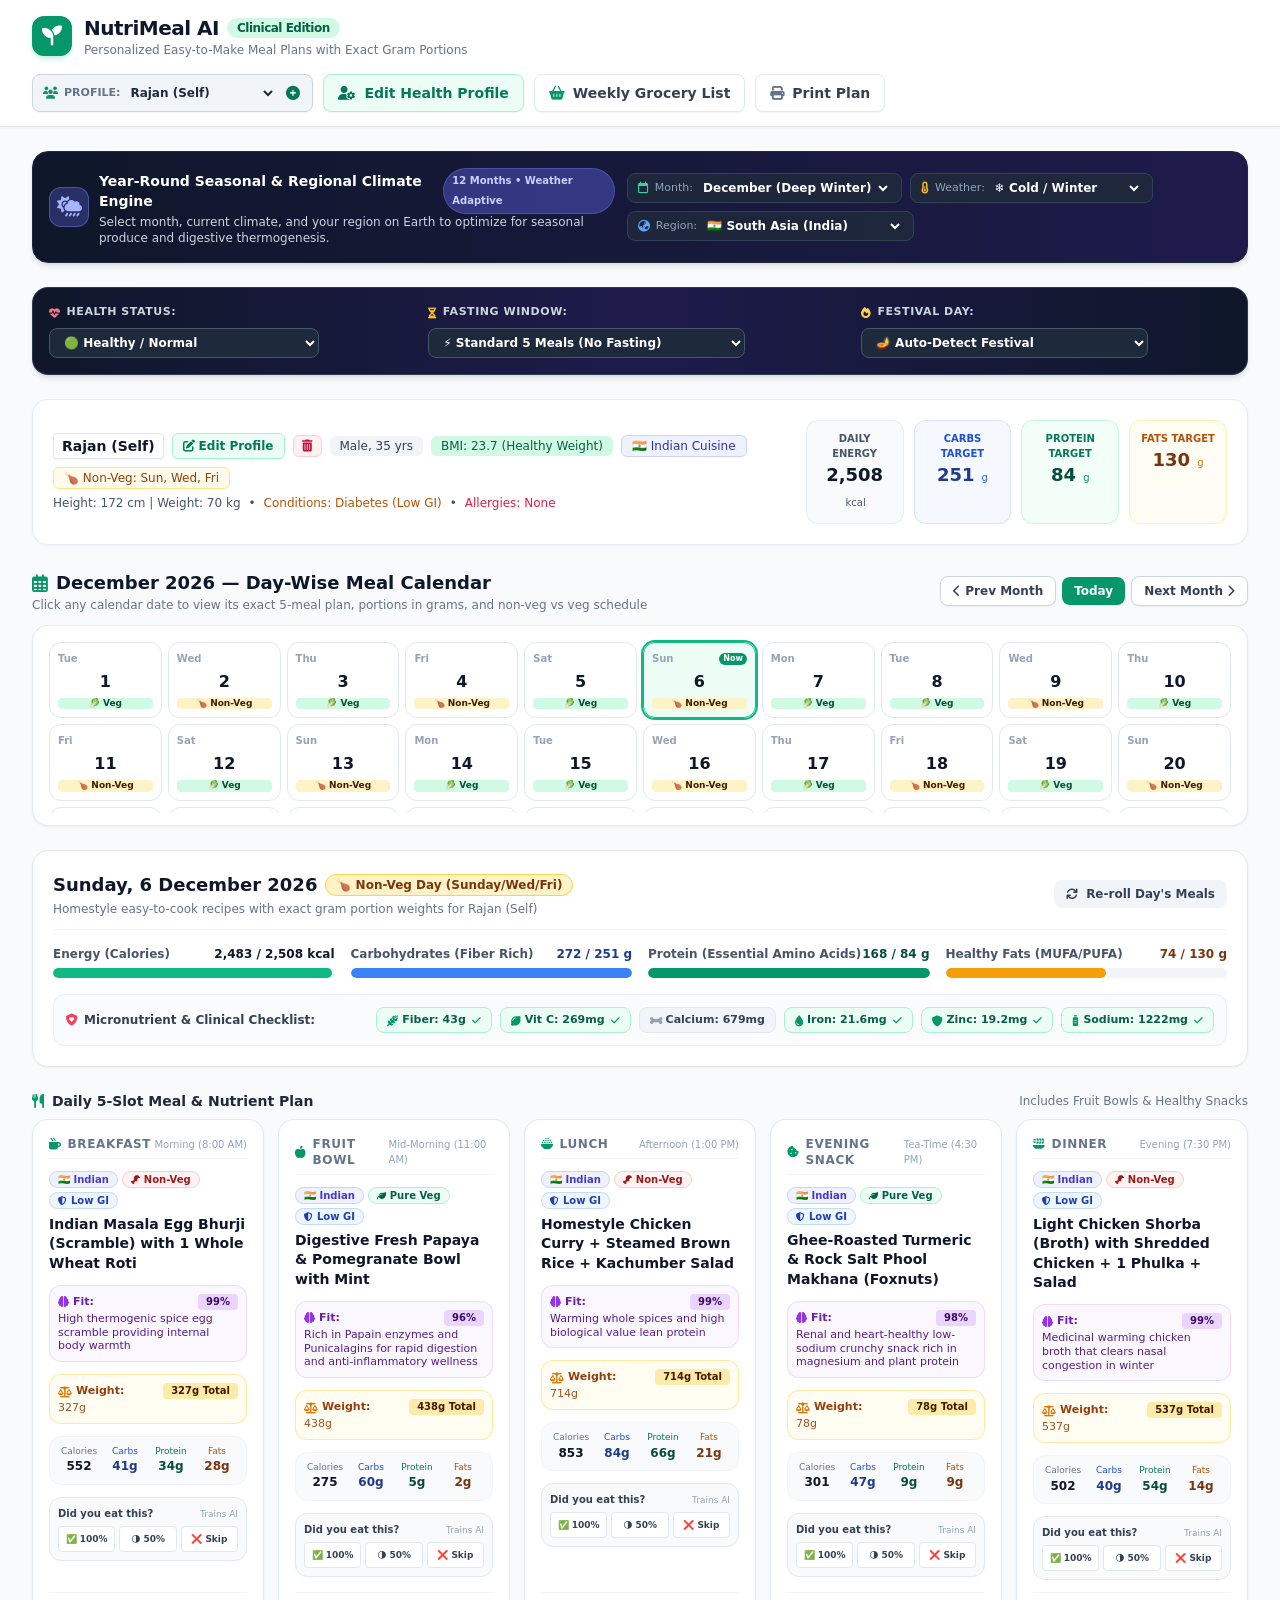
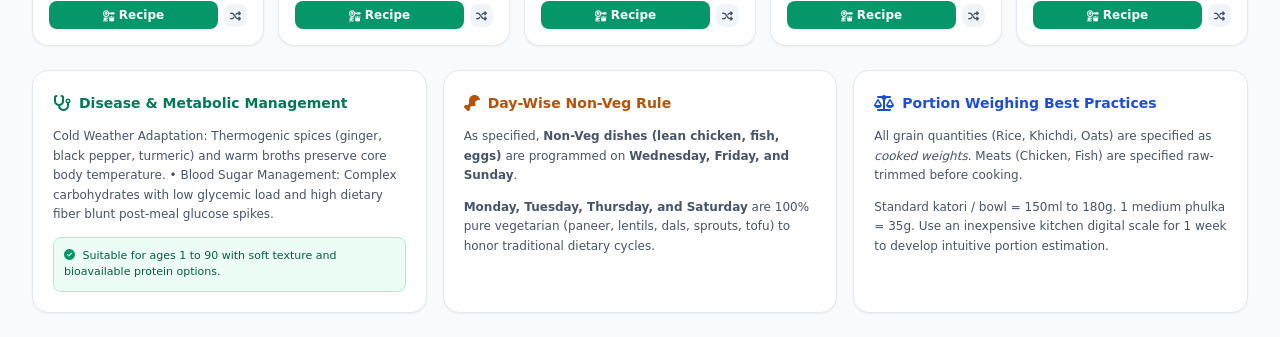
==== index.html @ 0e849465 "feat: NutriMeal AI - Personalized Nutrition & Daily Meal Planner (Web & Android)" ====
<!DOCTYPE html>
<html lang="en">
<head>
  <meta charset="UTF-8">
  <meta name="viewport" content="width=device-width, initial-scale=1.0">
  <title>NutriMeal AI - Personalized Daily Nutrition & Meal Planner</title>
  <link rel="icon" type="image/jpeg" href="app_icon.jpg">
  <!-- 100% Offline Standalone Tailwind CSS Engine -->
  <script src="tailwind.js"></script>
  <!-- 100% Offline Local FontAwesome Icons -->
  <link rel="stylesheet" href="fontawesome/css/all.min.css">
  <!-- Custom Styles & System Font Stack -->
  <link rel="stylesheet" href="styles.css">
</head>
<body class="bg-slate-50 text-slate-800 min-h-screen">

  <!-- Top Navigation Bar -->
  <header class="bg-white border-b border-slate-200 sticky top-0 z-40 shadow-sm">
    <div class="max-w-7xl mx-auto px-4 sm:px-6 lg:px-8 py-3.5 flex flex-wrap items-center justify-between gap-4">
      <div class="flex items-center space-x-3">
        <div class="w-10 h-10 rounded-xl bg-emerald-600 flex items-center justify-center text-white shadow-md shadow-emerald-500/20">
          <i class="fa-solid fa-seedling text-xl"></i>
        </div>
        <div>
          <h1 class="text-xl font-bold text-slate-900 tracking-tight flex items-center gap-2">
            NutriMeal AI
            <span class="text-xs px-2.5 py-0.5 rounded-full bg-emerald-100 text-emerald-800 font-semibold">Clinical Edition</span>
          </h1>
          <p class="text-xs text-slate-500">Personalized Easy-to-Make Meal Plans with Exact Gram Portions</p>
        </div>
      </div>

      <!-- Action Buttons & Name-Wise Profile Switcher -->
      <div class="flex items-center flex-wrap gap-2.5 no-print">
        <!-- Family / Name Profile Switcher Dropdown -->
        <div class="flex items-center gap-1.5 bg-slate-100 border border-slate-300 rounded-lg px-2.5 py-1.5 text-xs shadow-sm">
          <i class="fa-solid fa-users text-emerald-600"></i>
          <span class="text-slate-500 font-bold text-[11px] uppercase">Profile:</span>
          <select id="selActiveProfile" class="bg-transparent font-bold text-slate-800 focus:outline-none cursor-pointer text-xs max-w-[150px] truncate">
            <!-- Populated dynamically by JS -->
          </select>
          <button id="btnNewProfileQuick" type="button" class="text-emerald-700 hover:text-emerald-900 transition p-0.5 ml-0.5" title="Add New Family Profile">
            <i class="fa-solid fa-circle-plus text-sm"></i>
          </button>
        </div>

        <button id="btnOpenProfile" class="inline-flex items-center gap-2 px-3.5 py-2 text-xs sm:text-sm font-semibold rounded-lg bg-emerald-50 text-emerald-700 hover:bg-emerald-100 transition border border-emerald-200 shadow-sm cursor-pointer">
          <i class="fa-solid fa-user-gear"></i>
          <span>Edit Health Profile</span>
        </button>
        <button id="btnOpenGrocery" class="inline-flex items-center gap-2 px-3.5 py-2 text-xs sm:text-sm font-semibold rounded-lg bg-white text-slate-700 hover:bg-slate-50 transition border border-slate-200 shadow-sm">
          <i class="fa-solid fa-basket-shopping text-emerald-600"></i>
          <span>Weekly Grocery List</span>
        </button>
        <button onclick="window.print()" class="inline-flex items-center gap-2 px-3.5 py-2 text-xs sm:text-sm font-semibold rounded-lg bg-white text-slate-700 hover:bg-slate-50 transition border border-slate-200 shadow-sm">
          <i class="fa-solid fa-print text-slate-500"></i>
          <span>Print Plan</span>
        </button>
      </div>
    </div>
  </header>

  <!-- Main Content Container -->
  <main class="max-w-7xl mx-auto px-4 sm:px-6 lg:px-8 py-6 space-y-6">

    <!-- Seasonal, Weather & Regional Climate Control Bar -->
    <section class="bg-gradient-to-r from-slate-900 to-indigo-950 text-white rounded-2xl p-4 shadow-md border border-slate-800 space-y-3">
      <div class="flex flex-col lg:flex-row lg:items-center justify-between gap-3">
        <div class="flex items-center gap-2.5">
          <div class="w-10 h-10 rounded-xl bg-indigo-500/30 border border-indigo-400/40 flex items-center justify-center text-indigo-300 shrink-0">
            <i class="fa-solid fa-cloud-sun-rain text-xl"></i>
          </div>
          <div>
            <h3 class="text-sm font-bold flex items-center gap-2 text-white">
              Year-Round Seasonal & Regional Climate Engine
              <span class="text-[10px] px-2 py-0.5 rounded-full bg-indigo-500/40 text-indigo-200 border border-indigo-400/30 font-semibold">12 Months • Weather Adaptive</span>
            </h3>
            <p class="text-xs text-slate-300">Select month, current climate, and your region on Earth to optimize for seasonal produce and digestive thermogenesis.</p>
          </div>
        </div>

        <!-- Quick Controls Row -->
        <div class="flex flex-wrap items-center gap-2">
          <!-- Month Selector -->
          <div class="flex items-center gap-1.5 bg-slate-800/90 border border-slate-700 rounded-lg px-2.5 py-1.5 text-xs">
            <i class="fa-regular fa-calendar text-emerald-400"></i>
            <span class="text-slate-400 text-[11px]">Month:</span>
            <select id="selMonth" class="bg-transparent text-white font-semibold focus:outline-none cursor-pointer">
              <option value="1" class="text-slate-900">January (Winter)</option>
              <option value="2" class="text-slate-900">February (Winter)</option>
              <option value="3" class="text-slate-900">March (Spring)</option>
              <option value="4" class="text-slate-900">April (Summer/Dry)</option>
              <option value="5" class="text-slate-900">May (Summer Peak)</option>
              <option value="6" class="text-slate-900">June (Monsoon/Summer)</option>
              <option value="7" class="text-slate-900">July (Monsoon/Rainy)</option>
              <option value="8" class="text-slate-900">August (Monsoon/Rainy)</option>
              <option value="9" class="text-slate-900">September (Autumn)</option>
              <option value="10" class="text-slate-900">October (Autumn)</option>
              <option value="11" class="text-slate-900" selected>November (Winter Chills)</option>
              <option value="12" class="text-slate-900">December (Deep Winter)</option>
            </select>
          </div>

          <!-- Weather Selector -->
          <div class="flex items-center gap-1.5 bg-slate-800/90 border border-slate-700 rounded-lg px-2.5 py-1.5 text-xs">
            <i class="fa-solid fa-temperature-half text-amber-400"></i>
            <span class="text-slate-400 text-[11px]">Weather:</span>
            <select id="selWeather" class="bg-transparent text-white font-semibold focus:outline-none cursor-pointer">
              <option value="cold" class="text-slate-900" selected>❄️ Cold / Winter</option>
              <option value="hot" class="text-slate-900">☀️ Sunny / Hot</option>
              <option value="rainy" class="text-slate-900">🌧️ Rainy / Monsoon</option>
              <option value="moderate" class="text-slate-900">🍃 Moderate</option>
            </select>
          </div>

          <!-- Earth Region Selector -->
          <div class="flex items-center gap-1.5 bg-slate-800/90 border border-slate-700 rounded-lg px-2.5 py-1.5 text-xs">
            <i class="fa-solid fa-earth-asia text-blue-400"></i>
            <span class="text-slate-400 text-[11px]">Region:</span>
            <select id="selEarthRegion" class="bg-transparent text-white font-semibold focus:outline-none cursor-pointer">
              <option value="south_asia" class="text-slate-900" selected>🇮🇳 South Asia (India)</option>
              <option value="north_america" class="text-slate-900">🇺🇸 North America</option>
              <option value="mediterranean" class="text-slate-900">🇬🇷 Europe / Mediterranean</option>
              <option value="east_asia" class="text-slate-900">🇯🇵 East Asia</option>
              <option value="latin_america" class="text-slate-900">🇲🇽 Latin America / Tropics</option>
            </select>
          </div>
        </div>
      </div>
    </section>

    <!-- Acute Illness & Intermittent Fasting & Festival Quick Control Bar -->
    <section class="bg-gradient-to-r from-slate-900 via-indigo-950 to-slate-900 border border-slate-700/80 rounded-2xl p-3.5 sm:p-4 text-white shadow-md">
      <div class="flex flex-col lg:flex-row items-start lg:items-center justify-between gap-3">
        <!-- Health Status (Fever / Cold / Viral / Lite Eating) -->
        <div class="flex items-center gap-2 flex-wrap text-xs">
          <span class="text-slate-300 font-bold flex items-center gap-1.5 text-[11px] uppercase tracking-wider">
            <i class="fa-solid fa-heart-pulse text-rose-400"></i> Health Status:
          </span>
          <select id="quickHealthStatus" class="bg-slate-800 border border-slate-600 rounded-lg px-2.5 py-1.5 text-xs text-white font-semibold cursor-pointer focus:ring-2 focus:ring-emerald-400">
            <option value="healthy" selected>🟢 Healthy / Normal</option>
            <option value="fever">🌡️ Fever (Gentle & Hydrating)</option>
            <option value="cold">🤧 Cold & Cough (Warm Broths)</option>
            <option value="viral">🦠 Viral Infection (Immune Boost)</option>
            <option value="lite">🍃 Lite Eating (Digestion Rest)</option>
          </select>
        </div>

        <!-- Intermittent Fasting (IF) -->
        <div class="flex items-center gap-2 flex-wrap text-xs">
          <span class="text-slate-300 font-bold flex items-center gap-1.5 text-[11px] uppercase tracking-wider">
            <i class="fa-solid fa-hourglass-half text-amber-400"></i> Fasting Window:
          </span>
          <select id="quickFastingMode" class="bg-slate-800 border border-slate-600 rounded-lg px-2.5 py-1.5 text-xs text-white font-semibold cursor-pointer focus:ring-2 focus:ring-emerald-400">
            <option value="none" selected>⚡ Standard 5 Meals (No Fasting)</option>
            <option value="16_8">⏳ 16:8 Fasting (12 PM – 8 PM Window)</option>
            <option value="14_10">⏱️ 14:10 Fasting (10 AM – 8 PM Window)</option>
            <option value="upvas">🕊️ Religious Upvas / Fasting</option>
          </select>
        </div>

        <!-- Festival Day Selector -->
        <div class="flex items-center gap-2 flex-wrap text-xs">
          <span class="text-slate-300 font-bold flex items-center gap-1.5 text-[11px] uppercase tracking-wider">
            <i class="fa-solid fa-fire text-amber-300"></i> Festival Day:
          </span>
          <select id="quickFestivalSelector" class="bg-slate-800 border border-slate-600 rounded-lg px-2.5 py-1.5 text-xs text-white font-semibold cursor-pointer focus:ring-2 focus:ring-emerald-400">
            <option value="auto" selected>🪔 Auto-Detect Festival</option>
            <option value="ganeshotsav">🕉️ Ganeshotsav (Modak Special)</option>
            <option value="diwali">🪔 Diwali (Shahi Feast & Gujiya)</option>
            <option value="holi">🎨 Holi (Almond Thandai & Feast)</option>
            <option value="sharad_navratri">🔱 Navratri Fast (Farali Sama Pulao)</option>
            <option value="makar_sankranti">🪁 Makar Sankranti / Pongal</option>
            <option value="none">Regular Day (No Festival)</option>
          </select>
        </div>
      </div>
    </section>

    <!-- Next-Day Nutritional Compensation Alert Banner -->
    <section id="compensationBanner" class="bg-amber-50 border border-amber-200 rounded-2xl p-4 shadow-sm hidden">
      <div class="flex flex-col sm:flex-row items-start sm:items-center justify-between gap-3">
        <div class="flex items-start gap-3">
          <div class="w-8 h-8 rounded-lg bg-amber-500 text-white flex items-center justify-center font-bold text-sm shrink-0">
            <i class="fa-solid fa-bolt"></i>
          </div>
          <div>
            <h4 class="text-xs sm:text-sm font-bold text-amber-950 flex items-center gap-2">
              Next-Day Nutritional Compensation Active
              <span class="text-[10px] px-2 py-0.5 rounded bg-amber-200 text-amber-900 font-semibold">Clinically Safe Rebalancing</span>
            </h4>
            <p id="compensationMessageText" class="text-xs text-amber-800 leading-relaxed mt-0.5">
              Yesterday had an intake deficit. Today's meals have been adjusted to safely restore metabolic balance.
            </p>
          </div>
        </div>
        <div id="compensationBoosterPill" class="shrink-0 text-xs bg-white px-3 py-1.5 rounded-lg border border-amber-200 font-bold text-amber-900 shadow-sm">
          +15g Protein Recovery Added
        </div>
      </div>
    </section>

    <!-- User Profile Overview Banner -->
    <section class="glass-panel rounded-2xl p-4 sm:p-5 shadow-sm border border-slate-200/80">
      <div class="flex flex-col lg:flex-row lg:items-center justify-between gap-4">
        <div class="space-y-1.5">
          <div class="flex flex-wrap items-center gap-2">
            <span class="text-sm font-extrabold text-slate-900 bg-white px-2 py-0.5 rounded border border-slate-200 shadow-sm" id="profileNameDisplay">User Profile</span>
            <button id="btnEditBannerProfile" type="button" class="text-xs px-2.5 py-1 rounded-md bg-emerald-50 text-emerald-700 border border-emerald-200 hover:bg-emerald-100 font-bold inline-flex items-center gap-1 transition cursor-pointer shadow-sm">
              <i class="fa-solid fa-pen-to-square"></i> Edit Profile
            </button>
            <button id="btnDeleteCurrentProfile" type="button" class="text-xs px-2 py-1 rounded-md bg-rose-50 text-rose-700 border border-rose-200 hover:bg-rose-100 font-semibold inline-flex items-center gap-1 transition cursor-pointer" title="Delete Profile">
              <i class="fa-solid fa-trash-can"></i>
            </button>
            <span id="profileGenderAgeBadge" class="text-xs px-2.5 py-0.5 rounded-md bg-slate-100 text-slate-700 font-medium">Male, 35 yrs</span>
            <span id="profileBmiBadge" class="text-xs px-2.5 py-0.5 rounded-md font-medium bg-emerald-100 text-emerald-800">BMI: 23.5 (Normal)</span>
            <span id="profileNationalityBadge" class="text-xs px-2.5 py-0.5 rounded-md font-medium bg-indigo-50 text-indigo-800 border border-indigo-200">
              🇮🇳 Indian Cuisine
            </span>
            <span id="profileNonVegRuleBadge" class="text-xs px-2.5 py-0.5 rounded-md font-medium bg-amber-50 text-amber-800 border border-amber-200">
              🍗 Non-Veg: Sun, Wed, Fri
            </span>
          </div>
          <div class="flex flex-wrap items-center gap-2 text-xs text-slate-600">
            <span id="profileMeasurements">Height: 172 cm | Weight: 70 kg</span>
            <span>•</span>
            <span id="profileConditionsDisplay" class="text-amber-700 font-medium">Condition: Diabetes Managed (Low GI)</span>
            <span>•</span>
            <span id="profileAllergiesDisplay" class="text-rose-600 font-medium">Allergies: None</span>
          </div>
        </div>

        <!-- Macro Target Quick Pills -->
        <div class="grid grid-cols-2 sm:grid-cols-4 gap-2.5 lg:w-auto w-full">
          <div class="bg-slate-50 rounded-xl p-2.5 border border-slate-200/70 text-center">
            <span class="text-[10px] uppercase font-bold text-slate-600 block">Daily Energy</span>
            <span id="targetCaloriesVal" class="text-base sm:text-lg font-bold text-slate-900">1,950</span>
            <span class="text-[10px] text-slate-600 font-medium ml-0.5">kcal</span>
          </div>
          <div class="bg-blue-50/60 rounded-xl p-2.5 border border-blue-200/60 text-center">
            <span class="text-[10px] uppercase font-bold text-blue-700 block">Carbs Target</span>
            <span id="targetCarbsVal" class="text-base sm:text-lg font-bold text-blue-900">195</span>
            <span class="text-[10px] text-blue-600 font-medium ml-0.5">g</span>
          </div>
          <div class="bg-emerald-50/60 rounded-xl p-2.5 border border-emerald-200/60 text-center">
            <span class="text-[10px] uppercase font-bold text-emerald-700 block">Protein Target</span>
            <span id="targetProteinVal" class="text-base sm:text-lg font-bold text-emerald-900">88</span>
            <span class="text-[10px] text-emerald-600 font-medium ml-0.5">g</span>
          </div>
          <div class="bg-amber-50/60 rounded-xl p-2.5 border border-amber-200/60 text-center">
            <span class="text-[10px] uppercase font-bold text-amber-700 block">Fats Target</span>
            <span id="targetFatVal" class="text-base sm:text-lg font-bold text-amber-900">58</span>
            <span class="text-[10px] text-amber-600 font-medium ml-0.5">g</span>
          </div>
        </div>
      </div>
    </section>

    <!-- Month-Wise Calendar Navigation (Exact Calendar Dates) -->
    <section class="space-y-3">
      <div class="flex flex-col sm:flex-row items-start sm:items-center justify-between gap-2.5">
        <div>
          <h2 class="text-base sm:text-lg font-bold text-slate-900 flex items-center gap-2">
            <i class="fa-regular fa-calendar-days text-emerald-600"></i>
            <span id="calendarMonthHeading">November 2026 — Day-Wise Meal Calendar</span>
          </h2>
          <p class="text-xs text-slate-500">
            Click any calendar date to view its exact 5-meal plan, portions in grams, and non-veg vs veg schedule
          </p>
        </div>

        <!-- Month Navigation Controls -->
        <div class="flex items-center gap-1.5 self-stretch sm:self-auto justify-between sm:justify-end">
          <button id="btnPrevMonth" class="px-3 py-1.5 rounded-lg border border-slate-300 bg-white hover:bg-slate-50 text-slate-700 text-xs font-bold transition flex items-center gap-1 shadow-sm">
            <i class="fa-solid fa-chevron-left"></i> <span>Prev Month</span>
          </button>
          <button id="btnTodayMonth" class="px-3 py-1.5 rounded-lg bg-emerald-600 hover:bg-emerald-700 text-white text-xs font-bold transition shadow-sm">
            Today
          </button>
          <button id="btnNextMonth" class="px-3 py-1.5 rounded-lg border border-slate-300 bg-white hover:bg-slate-50 text-slate-700 text-xs font-bold transition flex items-center gap-1 shadow-sm">
            <span>Next Month</span> <i class="fa-solid fa-chevron-right"></i>
          </button>
        </div>
      </div>

      <!-- Scrollable Month Dates Strip / Grid -->
      <div class="bg-white rounded-2xl p-3 border border-slate-200/90 shadow-sm">
        <div class="grid grid-cols-4 sm:grid-cols-7 md:grid-cols-10 lg:grid-cols-15 gap-1.5 max-h-[175px] overflow-y-auto p-1" id="monthDatesGrid">
          <!-- Rendered dynamically by JS: Day 1..31 with weekday, badges, non-veg indicators -->
        </div>
      </div>
    </section>

    <!-- Active Day Dashboard & Nutrition Compliance Progress -->
    <section class="bg-white rounded-2xl p-4 sm:p-5 shadow-sm border border-slate-200 space-y-4">
      <div class="flex flex-col md:flex-row md:items-center justify-between gap-3 pb-3 border-b border-slate-100">
        <div>
          <div class="flex items-center gap-2 flex-wrap">
            <h3 class="text-lg font-bold text-slate-900" id="activeDayHeading">Sunday, 8 November 2026 — Balanced Nutrition</h3>
            <span id="activeDayDietBadge" class="text-xs px-2.5 py-0.5 rounded-full font-bold">🍗 Non-Veg Day</span>
            <span id="activeDayFestivalBadge" class="text-xs px-2.5 py-0.5 rounded-full font-bold bg-amber-100 text-amber-900 border border-amber-300 hidden">🪔 Festival Day</span>
            <span id="activeDayHealthBadge" class="text-xs px-2.5 py-0.5 rounded-full font-bold bg-rose-100 text-rose-900 border border-rose-200 hidden">🌡️ Fever Recovery</span>
            <span id="activeDayFastingBadge" class="text-xs px-2.5 py-0.5 rounded-full font-bold bg-purple-100 text-purple-900 border border-purple-200 hidden">⏳ 16:8 Eating Window</span>
          </div>
          <p class="text-xs text-slate-500 mt-0.5" id="activeDaySubheading">Easy 15-minute homestyle recipes tailored for your metrics</p>
        </div>

        <!-- Day Re-roll Button -->
        <button id="btnRegenerateDay" class="inline-flex items-center gap-2 px-3 py-1.5 text-xs font-semibold rounded-lg bg-slate-100 hover:bg-slate-200 text-slate-700 transition">
          <i class="fa-solid fa-arrows-rotate"></i>
          <span>Re-roll Day's Meals</span>
        </button>
      </div>

      <!-- Macro Progress Bars -->
      <div class="grid grid-cols-1 sm:grid-cols-2 lg:grid-cols-4 gap-4">
        <!-- Calories -->
        <div class="space-y-1.5">
          <div class="flex justify-between text-xs font-semibold">
            <span class="text-slate-600">Energy (Calories)</span>
            <span id="progCalText" class="text-slate-900">1,895 / 1,950 kcal</span>
          </div>
          <div class="w-full bg-slate-100 rounded-full h-2.5 overflow-hidden">
            <div id="progCalBar" class="progress-bar-fill bg-emerald-500 h-2.5 rounded-full" style="width: 95%"></div>
          </div>
        </div>

        <!-- Carbs -->
        <div class="space-y-1.5">
          <div class="flex justify-between text-xs font-semibold">
            <span class="text-slate-600">Carbohydrates (Fiber Rich)</span>
            <span id="progCarbText" class="text-blue-900">190 / 195 g</span>
          </div>
          <div class="w-full bg-slate-100 rounded-full h-2.5 overflow-hidden">
            <div id="progCarbBar" class="progress-bar-fill bg-blue-500 h-2.5 rounded-full" style="width: 97%"></div>
          </div>
        </div>

        <!-- Protein -->
        <div class="space-y-1.5">
          <div class="flex justify-between text-xs font-semibold">
            <span class="text-slate-600">Protein (Essential Amino Acids)</span>
            <span id="progProteinText" class="text-emerald-900">86 / 88 g</span>
          </div>
          <div class="w-full bg-slate-100 rounded-full h-2.5 overflow-hidden">
            <div id="progProteinBar" class="progress-bar-fill bg-emerald-600 h-2.5 rounded-full" style="width: 98%"></div>
          </div>
        </div>

        <!-- Fats -->
        <div class="space-y-1.5">
          <div class="flex justify-between text-xs font-semibold">
            <span class="text-slate-600">Healthy Fats (MUFA/PUFA)</span>
            <span id="progFatText" class="text-amber-900">54 / 58 g</span>
          </div>
          <div class="w-full bg-slate-100 rounded-full h-2.5 overflow-hidden">
            <div id="progFatBar" class="progress-bar-fill bg-amber-500 h-2.5 rounded-full" style="width: 93%"></div>
          </div>
        </div>
      </div>

      <!-- Micronutrient & Fiber Fulfillment Status Pills -->
      <div class="bg-slate-50/70 rounded-xl p-3 border border-slate-200/70 flex flex-wrap items-center justify-between gap-3 text-xs">
        <span class="font-bold text-slate-700 flex items-center gap-1.5">
          <i class="fa-solid fa-shield-heart text-rose-500"></i>
          <span>Micronutrient & Clinical Checklist:</span>
        </span>
        <div class="flex flex-wrap items-center gap-2" id="micronutrientBadges">
          <!-- Populated by JS: Fiber, Vit C, Vit D, Vit B12, Iron, Calcium, Zinc -->
        </div>
      </div>
    </section>

    <!-- 5 Meal Cards Grid: Breakfast, Mid-Morning Fruit Bowl, Lunch, Evening Snack, Dinner -->
    <section class="space-y-2">
      <div class="flex items-center justify-between">
        <h3 class="text-sm font-bold text-slate-800 flex items-center gap-2">
          <i class="fa-solid fa-utensils text-emerald-600"></i>
          <span>Daily 5-Slot Meal & Nutrient Plan</span>
        </h3>
        <span class="text-xs text-slate-500 font-medium">Includes Fruit Bowls & Healthy Snacks</span>
      </div>
      <div class="grid grid-cols-1 md:grid-cols-2 lg:grid-cols-3 xl:grid-cols-5 gap-3.5" id="mealsGrid">
        <!-- Rendered dynamically by JS: Breakfast, Fruit Bowl, Lunch, Evening Snack, Dinner -->
      </div>
    </section>

    <!-- Clinical Insights & Medical Considerations Section -->
    <section class="grid grid-cols-1 lg:grid-cols-3 gap-4">
      <!-- Clinical Advice -->
      <div class="bg-white rounded-2xl p-5 shadow-sm border border-slate-200 space-y-3">
        <div class="flex items-center gap-2 text-emerald-700 font-bold text-sm">
          <i class="fa-solid fa-stethoscope text-base"></i>
          <h4>Disease & Metabolic Management</h4>
        </div>
        <p class="text-xs text-slate-600 leading-relaxed" id="clinicalAdviceText">
          Your meal plan actively integrates low-glycemic complex carbohydrates (oats, millets, lentils) and soluble fiber to prevent postprandial glucose spikes. Sodium is capped under 2,000mg to protect vascular health.
        </p>
        <div class="text-[11px] bg-emerald-50 text-emerald-800 p-2.5 rounded-lg border border-emerald-200 font-medium">
          <i class="fa-solid fa-circle-check text-emerald-600 mr-1"></i>
          Suitable for ages 1 to 90 with soft texture and bioavailable protein options.
        </div>
      </div>

      <!-- Non-Veg Diet Schedule Rules -->
      <div class="bg-white rounded-2xl p-5 shadow-sm border border-slate-200 space-y-3">
        <div class="flex items-center gap-2 text-amber-700 font-bold text-sm">
          <i class="fa-solid fa-drumstick-bite text-base"></i>
          <h4>Day-Wise Non-Veg Rule</h4>
        </div>
        <p class="text-xs text-slate-600 leading-relaxed">
          As specified, <strong>Non-Veg dishes (lean chicken, fish, eggs)</strong> are programmed on <strong>Wednesday, Friday, and Sunday</strong>.
        </p>
        <p class="text-xs text-slate-600 leading-relaxed">
          <strong>Monday, Tuesday, Thursday, and Saturday</strong> are 100% pure vegetarian (paneer, lentils, dals, sprouts, tofu) to honor traditional dietary cycles.
        </p>
      </div>

      <!-- Exact Weight & Portion Control Guide -->
      <div class="bg-white rounded-2xl p-5 shadow-sm border border-slate-200 space-y-3">
        <div class="flex items-center gap-2 text-blue-700 font-bold text-sm">
          <i class="fa-solid fa-scale-balanced text-base"></i>
          <h4>Portion Weighing Best Practices</h4>
        </div>
        <p class="text-xs text-slate-600 leading-relaxed">
          All grain quantities (Rice, Khichdi, Oats) are specified as <em>cooked weights</em>. Meats (Chicken, Fish) are specified raw-trimmed before cooking.
        </p>
        <p class="text-xs text-slate-600 leading-relaxed">
          Standard katori / bowl = 150ml to 180g. 1 medium phulka = 35g. Use an inexpensive kitchen digital scale for 1 week to develop intuitive portion estimation.
        </p>
      </div>
    </section>

  </main>

  <!-- ========================================== -->
  <!-- MODAL: HEALTH PROFILE & BIOMETRIC SETUP -->
  <!-- ========================================== -->
  <div id="modalProfile" class="fixed inset-0 z-50 flex items-center justify-center p-4 modal-overlay hidden">
    <div class="bg-white rounded-2xl shadow-2xl max-w-2xl w-full max-h-[90vh] overflow-y-auto p-5 sm:p-6 space-y-5 border border-slate-200">
      <div class="flex items-center justify-between border-b border-slate-100 pb-3">
        <div class="flex items-center gap-2">
          <div class="w-8 h-8 rounded-lg bg-emerald-100 text-emerald-700 flex items-center justify-center font-bold">
            <i class="fa-solid fa-sliders"></i>
          </div>
          <div>
            <h3 class="text-lg font-bold text-slate-900">Personal Health & Biometric Setup</h3>
            <p class="text-xs text-slate-500">Supports ages 1 to 90, medical conditions, and allergies</p>
          </div>
        </div>
        <button id="btnCloseProfileModal" class="text-slate-400 hover:text-slate-600 text-lg p-1">
          <i class="fa-solid fa-xmark"></i>
        </button>
      </div>

      <form id="profileForm" class="space-y-4">
        <!-- Profile Name & Individual Storage (Name-Wise Profiles) -->
        <div class="bg-emerald-50/80 border border-emerald-200 rounded-xl p-3 space-y-2">
          <div class="flex items-center justify-between">
            <label class="block text-xs font-bold text-emerald-950 flex items-center gap-1.5">
              <i class="fa-solid fa-id-card text-emerald-600"></i>
              <span>Profile Name (Stored Individually by Name)</span>
            </label>
            <span class="text-[10px] text-emerald-700 font-semibold">e.g. Self, Spouse, Child, Parent</span>
          </div>
          <div class="flex flex-col sm:flex-row items-stretch sm:items-center gap-2">
            <input type="text" id="inpProfileName" placeholder="Enter Person's Name (e.g. Rajan, Aarav - Age 5, Grandpa)" class="flex-1 px-3 py-2 text-xs border border-emerald-300 rounded-lg focus:ring-2 focus:ring-emerald-500 bg-white font-bold text-slate-800" required>
            <button type="button" id="btnSaveAsNewProfile" class="px-3.5 py-2 text-xs font-bold rounded-lg bg-emerald-600 hover:bg-emerald-700 text-white transition shrink-0 shadow-sm flex items-center justify-center gap-1.5">
              <i class="fa-solid fa-user-plus"></i>
              <span>Save as New Person</span>
            </button>
          </div>
        </div>

        <!-- Biometric Row: Gender, Age, Height, Weight -->
        <div class="grid grid-cols-2 sm:grid-cols-4 gap-3">
          <!-- Gender -->
          <div>
            <label class="block text-xs font-bold text-slate-700 mb-1">Gender</label>
            <select id="inpGender" class="w-full px-3 py-2 text-xs border border-slate-200 rounded-lg focus:ring-2 focus:ring-emerald-500 bg-white">
              <option value="male">Male</option>
              <option value="female">Female</option>
              <option value="other">Other</option>
            </select>
          </div>

          <!-- Age (1 to 90) -->
          <div>
            <label class="block text-xs font-bold text-slate-700 mb-1">Age (1 - 90)</label>
            <input type="number" id="inpAge" min="1" max="90" value="35" class="w-full px-3 py-2 text-xs border border-slate-200 rounded-lg focus:ring-2 focus:ring-emerald-500" required>
          </div>

          <!-- Weight (kg) -->
          <div>
            <label class="block text-xs font-bold text-slate-700 mb-1">Weight (kg)</label>
            <input type="number" id="inpWeight" min="5" max="220" step="0.5" value="70" class="w-full px-3 py-2 text-xs border border-slate-200 rounded-lg focus:ring-2 focus:ring-emerald-500" required>
          </div>

          <!-- Height (cm) -->
          <div>
            <label class="block text-xs font-bold text-slate-700 mb-1">Height (cm)</label>
            <input type="number" id="inpHeight" min="50" max="230" value="172" class="w-full px-3 py-2 text-xs border border-slate-200 rounded-lg focus:ring-2 focus:ring-emerald-500" required>
          </div>
        </div>

        <!-- Nationality / Regional Cuisine Row -->
        <div class="border-t border-slate-100 pt-3">
          <label class="block text-xs font-bold text-slate-800 mb-1 flex items-center gap-1.5">
            <i class="fa-solid fa-earth-americas text-indigo-600"></i>
            <span>Nationality / Regional Cuisine Preference</span>
          </label>
          <select id="inpNationality" class="w-full px-3 py-2 text-xs border border-slate-200 rounded-lg focus:ring-2 focus:ring-emerald-500 bg-white font-medium">
            <option value="indian" selected>🇮🇳 Indian (Moong Dal, Poha, Idli-Sambar, Roti, Sabzi, Curries)</option>
            <option value="american">🇺🇸 American / Western (Oatmeal, Scrambles, Grilled Chicken, Salmon, Power Bowls)</option>
            <option value="mediterranean">🇬🇷 Mediterranean (Shakshuka, White Fish, Tabbouleh, Tzatziki, Tuscan Stews)</option>
            <option value="asian">🇯🇵 East Asian (Miso, Steamed Ginger Fish, Bok Choy, Teriyaki, Tamagoyaki)</option>
            <option value="mexican">🇲🇽 Mexican / Latin (Black Beans, Corn Tortillas, Pollo Asado, Veracruz Fish)</option>
            <option value="all">🌐 All / Global Fusion (Varied international selection)</option>
          </select>
          <p class="text-[11px] text-slate-500 mt-1">Dishes, spices, and ingredients will automatically match your selected nationality while maintaining exact macro & micronutrient targets.</p>
        </div>

        <!-- Activity & Goal Row -->
        <div class="grid grid-cols-1 sm:grid-cols-2 gap-3">
          <div>
            <label class="block text-xs font-bold text-slate-700 mb-1">Daily Activity Level</label>
            <select id="inpActivity" class="w-full px-3 py-2 text-xs border border-slate-200 rounded-lg focus:ring-2 focus:ring-emerald-500 bg-white">
              <option value="sedentary">Sedentary (Little or no exercise, desk job)</option>
              <option value="light">Lightly Active (1-3 days light exercise/walks)</option>
              <option value="moderate" selected>Moderately Active (3-5 days moderate exercise)</option>
              <option value="very_active">Very Active (6-7 days intense sports/hard labor)</option>
            </select>
          </div>

          <div>
            <label class="block text-xs font-bold text-slate-700 mb-1">Primary Nutritional Goal</label>
            <select id="inpGoal" class="w-full px-3 py-2 text-xs border border-slate-200 rounded-lg focus:ring-2 focus:ring-emerald-500 bg-white">
              <option value="maintain" selected>Maintain Health & Vitality</option>
              <option value="weight_loss">Gentle Fat Loss (Calorie deficit)</option>
              <option value="muscle_gain">Lean Muscle Synthesis (High protein)</option>
            </select>
          </div>
        </div>

        <!-- Medical Conditions (Checkboxes) -->
        <div class="border-t border-slate-100 pt-3">
          <label class="block text-xs font-bold text-slate-800 mb-1.5 flex items-center gap-1.5">
            <i class="fa-solid fa-heart-pulse text-rose-500"></i>
            <span>Medical Conditions (Select all that apply)</span>
          </label>
          <div class="grid grid-cols-2 sm:grid-cols-3 gap-2 text-xs">
            <label class="flex items-center gap-2 p-2 rounded-lg border border-slate-200 hover:bg-slate-50 cursor-pointer">
              <input type="checkbox" name="condition" value="diabetes" class="text-emerald-600 rounded">
              <span>Diabetes (Sugar Control)</span>
            </label>
            <label class="flex items-center gap-2 p-2 rounded-lg border border-slate-200 hover:bg-slate-50 cursor-pointer">
              <input type="checkbox" name="condition" value="hypertension" class="text-emerald-600 rounded">
              <span>Hypertension (BP)</span>
            </label>
            <label class="flex items-center gap-2 p-2 rounded-lg border border-slate-200 hover:bg-slate-50 cursor-pointer">
              <input type="checkbox" name="condition" value="cholesterol" class="text-emerald-600 rounded">
              <span>High Cholesterol</span>
            </label>
            <label class="flex items-center gap-2 p-2 rounded-lg border border-slate-200 hover:bg-slate-50 cursor-pointer">
              <input type="checkbox" name="condition" value="fatty_liver" class="text-emerald-600 rounded">
              <span>Fatty Liver (NAFLD)</span>
            </label>
            <label class="flex items-center gap-2 p-2 rounded-lg border border-slate-200 hover:bg-slate-50 cursor-pointer">
              <input type="checkbox" name="condition" value="gerd" class="text-emerald-600 rounded">
              <span>Acid Reflux / GERD</span>
            </label>
            <label class="flex items-center gap-2 p-2 rounded-lg border border-slate-200 hover:bg-slate-50 cursor-pointer">
              <input type="checkbox" name="condition" value="thyroid" class="text-emerald-600 rounded">
              <span>Thyroid Condition</span>
            </label>
          </div>
        </div>

        <!-- Food Allergies & Intolerances (Checkboxes) -->
        <div class="border-t border-slate-100 pt-3">
          <label class="block text-xs font-bold text-slate-800 mb-1.5 flex items-center gap-1.5">
            <i class="fa-solid fa-triangle-exclamation text-amber-500"></i>
            <span>Food Allergies & Intolerances (Exclude completely)</span>
          </label>
          <div class="grid grid-cols-2 sm:grid-cols-3 gap-2 text-xs">
            <label class="flex items-center gap-2 p-2 rounded-lg border border-slate-200 hover:bg-slate-50 cursor-pointer">
              <input type="checkbox" name="allergy" value="dairy" class="text-emerald-600 rounded">
              <span>Dairy / Lactose</span>
            </label>
            <label class="flex items-center gap-2 p-2 rounded-lg border border-slate-200 hover:bg-slate-50 cursor-pointer">
              <input type="checkbox" name="allergy" value="gluten" class="text-emerald-600 rounded">
              <span>Gluten / Wheat</span>
            </label>
            <label class="flex items-center gap-2 p-2 rounded-lg border border-slate-200 hover:bg-slate-50 cursor-pointer">
              <input type="checkbox" name="allergy" value="nuts" class="text-emerald-600 rounded">
              <span>Peanuts / Tree Nuts</span>
            </label>
            <label class="flex items-center gap-2 p-2 rounded-lg border border-slate-200 hover:bg-slate-50 cursor-pointer">
              <input type="checkbox" name="allergy" value="eggs" class="text-emerald-600 rounded">
              <span>Eggs</span>
            </label>
            <label class="flex items-center gap-2 p-2 rounded-lg border border-slate-200 hover:bg-slate-50 cursor-pointer">
              <input type="checkbox" name="allergy" value="seafood" class="text-emerald-600 rounded">
              <span>Fish & Seafood</span>
            </label>
            <label class="flex items-center gap-2 p-2 rounded-lg border border-slate-200 hover:bg-slate-50 cursor-pointer">
              <input type="checkbox" name="allergy" value="soy" class="text-emerald-600 rounded">
              <span>Soy / Soya</span>
            </label>
          </div>
        </div>

        <!-- Acute Illness & Intermittent Fasting Customization -->
        <div class="border-t border-slate-100 pt-3 grid grid-cols-1 sm:grid-cols-2 gap-3">
          <div>
            <label class="block text-xs font-bold text-slate-800 mb-1 flex items-center gap-1.5">
              <i class="fa-solid fa-heart-pulse text-rose-500"></i>
              <span>Acute Health Condition</span>
            </label>
            <select id="inpHealthStatus" class="w-full px-3 py-2 text-xs border border-slate-200 rounded-lg focus:ring-2 focus:ring-emerald-500 bg-white">
              <option value="healthy" selected>🟢 Healthy / Normal Activity</option>
              <option value="fever">🌡️ Fever (Gentle digestion & hydration)</option>
              <option value="cold">🤧 Cold & Cough (Warm broths & Vitamin C)</option>
              <option value="viral">🦠 Viral Infection (Immune recovery)</option>
              <option value="lite">🍃 Lite Eating (Digestion rest & detox)</option>
            </select>
          </div>

          <div>
            <label class="block text-xs font-bold text-slate-800 mb-1 flex items-center gap-1.5">
              <i class="fa-solid fa-hourglass-half text-amber-500"></i>
              <span>Fasting Regimen</span>
            </label>
            <select id="inpFastingMode" class="w-full px-3 py-2 text-xs border border-slate-200 rounded-lg focus:ring-2 focus:ring-emerald-500 bg-white">
              <option value="none" selected>⚡ Standard 5 Meals (No Fasting)</option>
              <option value="16_8">⏳ 16:8 Fasting (12 PM – 8 PM Window)</option>
              <option value="14_10">⏱️ 14:10 Fasting (10 AM – 8 PM Window)</option>
              <option value="upvas">🕊️ Religious Fasting / Upvas (Sattvic pure veg)</option>
            </select>
          </div>
        </div>

        <!-- Non-Veg Customization -->
        <div class="border-t border-slate-100 pt-3">
          <label class="block text-xs font-bold text-slate-800 mb-1">Non-Veg Inclusion Schedule</label>
          <p class="text-xs text-slate-500 mb-2">Default rule: Non-veg served on <strong>Sunday, Wednesday, and Friday</strong>.</p>
          <div class="flex items-center gap-2">
            <span class="text-xs px-2.5 py-1 rounded bg-amber-100 text-amber-900 font-semibold">Active: Sunday, Wednesday, Friday</span>
            <span class="text-xs text-slate-400">(Mon, Tue, Thu, Sat remain strictly vegetarian)</span>
          </div>
        </div>

        <!-- Modal Actions -->
        <div class="border-t border-slate-100 pt-4 flex items-center justify-end gap-3">
          <button type="button" id="btnCancelProfile" class="px-4 py-2 text-xs font-semibold text-slate-600 hover:bg-slate-100 rounded-lg transition">
            Cancel
          </button>
          <button type="submit" class="px-5 py-2 text-xs font-bold text-white bg-emerald-600 hover:bg-emerald-700 rounded-lg shadow-md transition">
            Save & Recalculate Nutrition
          </button>
        </div>
      </form>
    </div>
  </div>

  <!-- ========================================== -->
  <!-- MODAL: RECIPE & EASY COOKING STEPS -->
  <!-- ========================================== -->
  <div id="modalRecipe" class="fixed inset-0 z-50 flex items-center justify-center p-4 modal-overlay hidden">
    <div class="bg-white rounded-2xl shadow-2xl max-w-xl w-full max-h-[90vh] overflow-y-auto p-5 sm:p-6 space-y-4 border border-slate-200">
      <div class="flex items-center justify-between border-b border-slate-100 pb-3">
        <div>
          <div class="flex items-center gap-2">
            <span id="recCategoryBadge" class="text-xs px-2.5 py-0.5 rounded-full font-bold uppercase tracking-wider">Breakfast</span>
            <span id="recDietBadge" class="text-xs px-2.5 py-0.5 rounded-full font-bold">Pure Veg</span>
          </div>
          <h3 id="recDishTitle" class="text-lg font-bold text-slate-900 mt-1">Dish Name</h3>
        </div>
        <button id="btnCloseRecipeModal" class="text-slate-400 hover:text-slate-600 text-lg p-1">
          <i class="fa-solid fa-xmark"></i>
        </button>
      </div>

      <!-- Quick Metrics -->
      <div class="grid grid-cols-3 gap-2 text-center text-xs bg-slate-50 p-2.5 rounded-xl border border-slate-200">
        <div>
          <span class="text-slate-400 block text-[10px]">Serving Weight</span>
          <span id="recWeight" class="font-bold text-slate-800">220g</span>
        </div>
        <div>
          <span class="text-slate-400 block text-[10px]">Cooking Time</span>
          <span id="recCookTime" class="font-bold text-slate-800">10 mins</span>
        </div>
        <div>
          <span class="text-slate-400 block text-[10px]">Energy</span>
          <span id="recCalories" class="font-bold text-emerald-700">275 kcal</span>
        </div>
      </div>

      <!-- Ingredients with Exact Gram Weights -->
      <div>
        <h4 class="text-xs font-bold text-slate-900 uppercase tracking-wider mb-2 flex items-center gap-1.5">
          <i class="fa-solid fa-scale-balanced text-emerald-600"></i>
          <span>Exact Ingredient Weights</span>
        </h4>
        <ul id="recIngredientsList" class="space-y-1.5 text-xs text-slate-700 bg-slate-50 p-3 rounded-xl border border-slate-200/80">
          <!-- Populated by JS -->
        </ul>
      </div>

      <!-- Step-by-Step Easy Instructions -->
      <div>
        <h4 class="text-xs font-bold text-slate-900 uppercase tracking-wider mb-2 flex items-center gap-1.5">
          <i class="fa-solid fa-fire-burner text-amber-600"></i>
          <span>Easy Step-by-Step Instructions</span>
        </h4>
        <ol id="recStepsList" class="space-y-2 text-xs text-slate-700 list-decimal pl-5">
          <!-- Populated by JS -->
        </ol>
      </div>

      <!-- Clinical Health Rationale -->
      <div class="bg-emerald-50/80 rounded-xl p-3 border border-emerald-200/80 text-xs text-emerald-900">
        <strong class="font-bold flex items-center gap-1 mb-1">
          <i class="fa-solid fa-heart-pulse text-emerald-600"></i>
          Clinical Health Note:
        </strong>
        <p id="recHealthNote" class="leading-relaxed">Health rationale</p>
      </div>

      <div class="text-right pt-2 border-t border-slate-100">
        <button id="btnCloseRecipeBtn" class="px-4 py-2 text-xs font-bold text-slate-700 bg-slate-100 hover:bg-slate-200 rounded-lg transition">
          Close Recipe
        </button>
      </div>
    </div>
  </div>

  <!-- ========================================== -->
  <!-- MODAL: WEEKLY GROCERY & SHOPPING LIST -->
  <!-- ========================================== -->
  <div id="modalGrocery" class="fixed inset-0 z-50 flex items-center justify-center p-4 modal-overlay hidden">
    <div class="bg-white rounded-2xl shadow-2xl max-w-xl w-full max-h-[90vh] overflow-y-auto p-5 sm:p-6 space-y-4 border border-slate-200">
      <div class="flex items-center justify-between border-b border-slate-100 pb-3">
        <div class="flex items-center gap-2">
          <div class="w-8 h-8 rounded-lg bg-emerald-100 text-emerald-700 flex items-center justify-center font-bold">
            <i class="fa-solid fa-basket-shopping"></i>
          </div>
          <div>
            <h3 class="text-lg font-bold text-slate-900">Weekly Grocery Shopping List</h3>
            <p class="text-xs text-slate-500">Aggregated quantities needed for the 7-day meal plan</p>
          </div>
        </div>
        <button id="btnCloseGroceryModal" class="text-slate-400 hover:text-slate-600 text-lg p-1">
          <i class="fa-solid fa-xmark"></i>
        </button>
      </div>

      <div id="groceryListContent" class="space-y-4 text-xs">
        <!-- Rendered by JS -->
      </div>

      <div class="flex items-center justify-between pt-3 border-t border-slate-100">
        <button onclick="window.print()" class="px-3.5 py-1.5 text-xs font-semibold text-slate-700 bg-slate-100 hover:bg-slate-200 rounded-lg transition flex items-center gap-1.5">
          <i class="fa-solid fa-print"></i>
          <span>Print Grocery List</span>
        </button>
        <button id="btnCloseGroceryBtn" class="px-4 py-1.5 text-xs font-bold text-white bg-emerald-600 hover:bg-emerald-700 rounded-lg transition">
          Done
        </button>
      </div>
    </div>
  </div>

  <!-- Scripts -->
  <script src="dishes.js"></script>
  <script src="ml-engine.js"></script>
  <script src="compensation-engine.js"></script>
  <script src="nutrition-engine.js"></script>
  <script src="app.js"></script>
</body>
</html>
---- styles.css ----
/* Custom styles and print layout for NutriMeal Planner */

:root {
  --primary: #10b981;
  --primary-dark: #059669;
  --primary-light: #d1fae5;
  --accent: #f59e0b;
}

body {
  font-family: 'Outfit', 'Inter', system-ui, -apple-system, sans-serif;
  background-color: #f8fafc;
  color: #1e293b;
  -webkit-font-smoothing: antialiased;
}

/* Glassmorphism effects */
.glass-panel {
  background: rgba(255, 255, 255, 0.95);
  backdrop-filter: blur(12px);
  border: 1px solid rgba(226, 232, 240, 0.8);
}

.glass-card {
  background: #ffffff;
  border: 1px solid #e2e8f0;
  transition: all 0.25s ease-in-out;
}

.glass-card:hover {
  transform: translateY(-2px);
  box-shadow: 0 12px 24px -10px rgba(16, 185, 129, 0.15);
  border-color: #cbd5e1;
}

/* Day tab buttons */
.day-tab {
  transition: all 0.2s cubic-bezier(0.4, 0, 0.2, 1);
}

.day-tab.active {
  background: linear-gradient(135deg, #10b981 0%, #059669 100%);
  color: #ffffff;
  box-shadow: 0 4px 12px rgba(16, 185, 129, 0.35);
}

/* Progress bar fill animations */
.progress-bar-fill {
  transition: width 0.6s cubic-bezier(0.4, 0, 0.2, 1);
}

/* Custom badges */
.badge-veg {
  background-color: #ecfdf5;
  color: #065f46;
  border: 1px solid #a7f3d0;
}

.badge-nonveg {
  background-color: #fef2f2;
  color: #991b1b;
  border: 1px solid #fecaca;
}

.badge-diabetic {
  background-color: #eff6ff;
  color: #1e40af;
  border: 1px solid #bfdbfe;
}

/* Modal styling */
.modal-overlay {
  background-color: rgba(15, 23, 42, 0.6);
  backdrop-filter: blur(4px);
}

/* Custom scrollbars */
::-webkit-scrollbar {
  width: 6px;
  height: 6px;
}
::-webkit-scrollbar-track {
  background: #f1f5f9;
}
::-webkit-scrollbar-thumb {
  background: #cbd5e1;
  border-radius: 4px;
}
::-webkit-scrollbar-thumb:hover {
  background: #94a3b8;
}

/* Print optimizations for clinical meal plan */
@media print {
  body {
    background: #ffffff !important;
    color: #000000 !important;
  }
  .no-print {
    display: none !important;
  }
  .print-only {
    display: block !important;
  }
  .glass-card {
    box-shadow: none !important;
    border: 1px solid #cccccc !important;
    break-inside: avoid;
  }
}
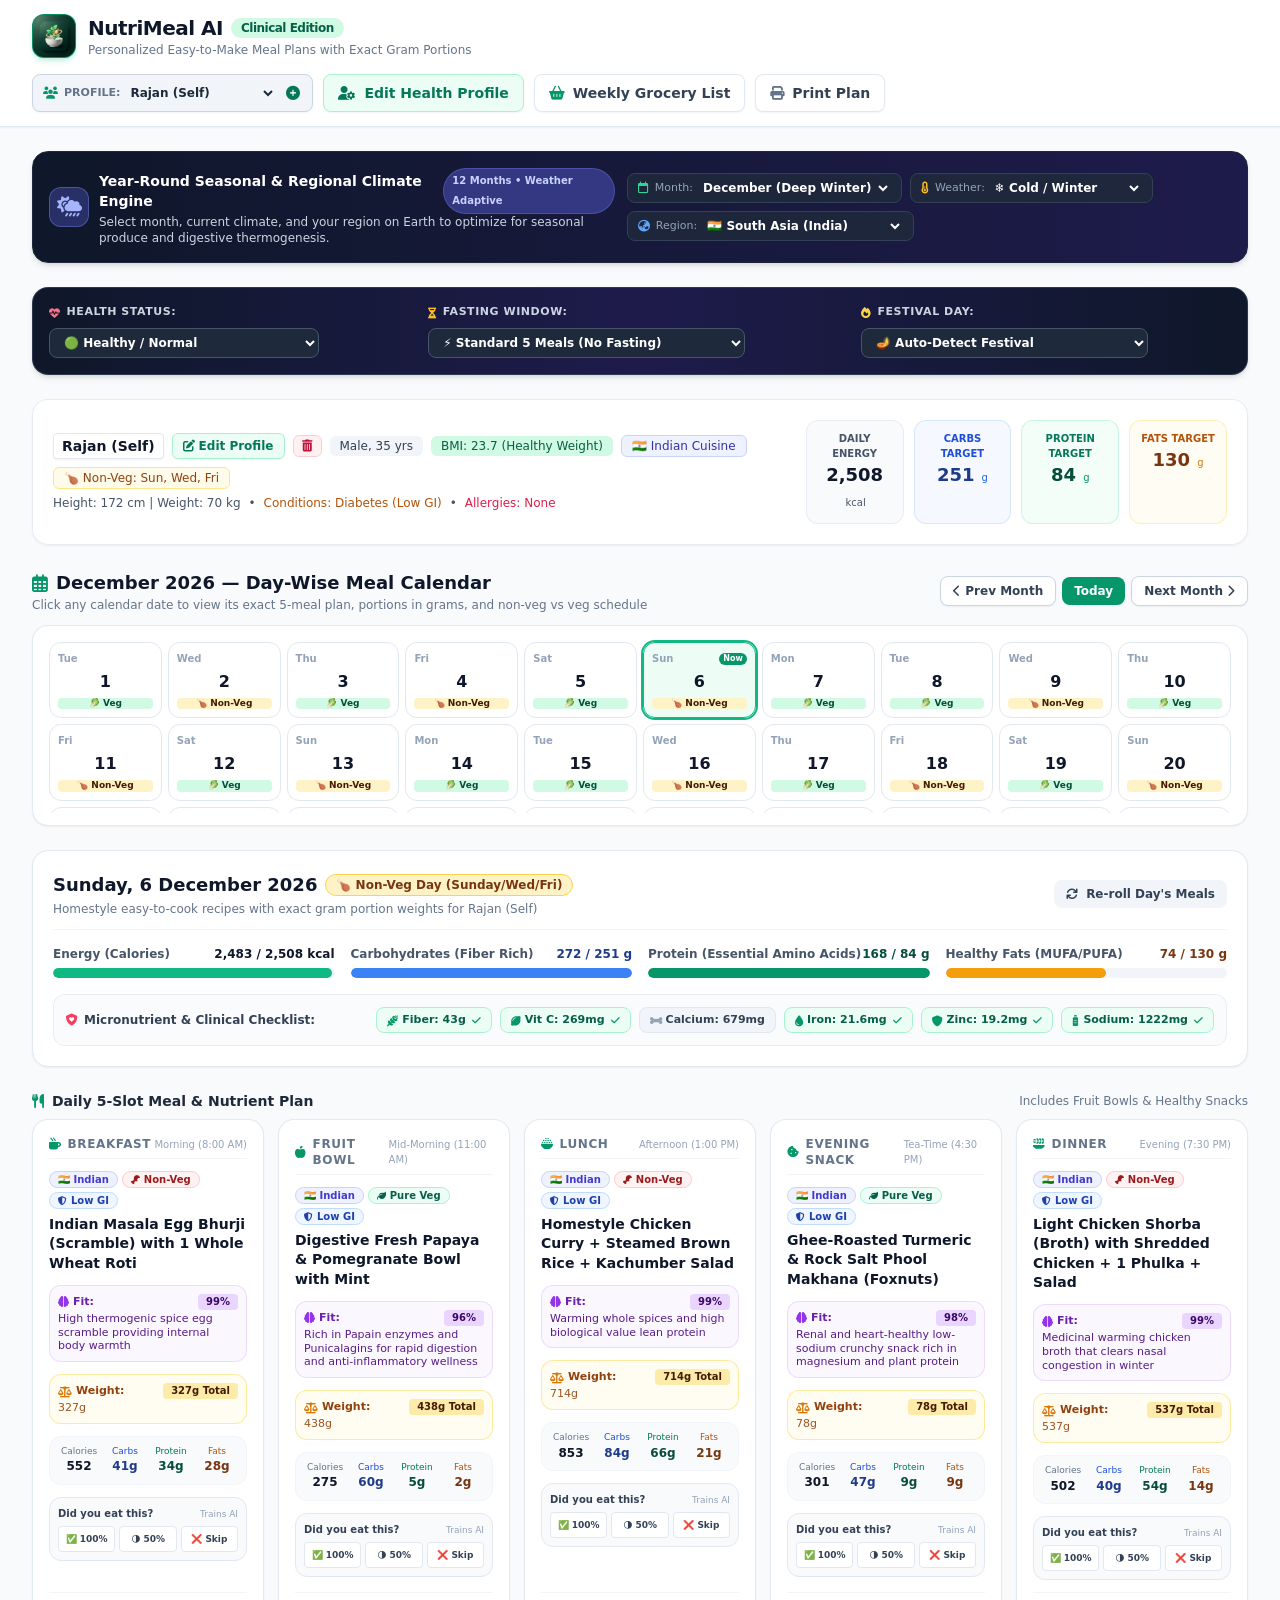
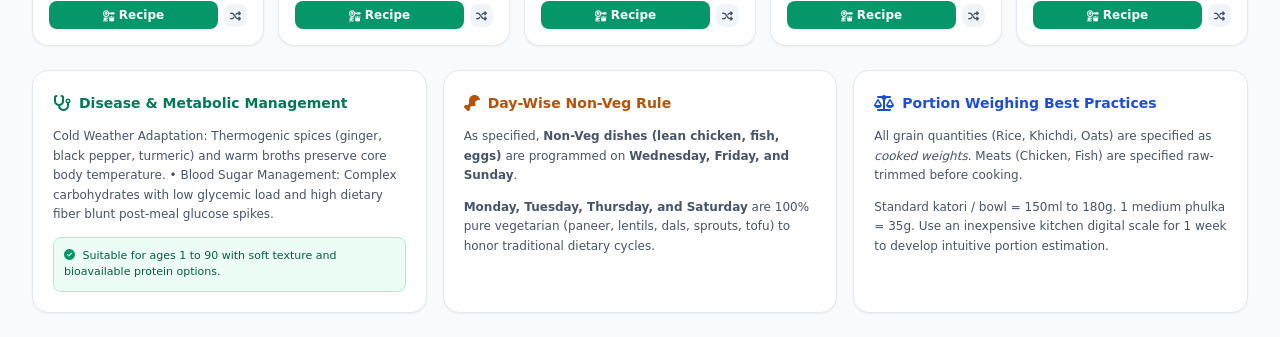
==== commit 4b8ce87e: "feat(branding): apply custom high-res app icon across Android densities and UI" ====
--- a/index.html
+++ b/index.html
@@ -18,8 +18,8 @@
   <header class="bg-white border-b border-slate-200 sticky top-0 z-40 shadow-sm">
     <div class="max-w-7xl mx-auto px-4 sm:px-6 lg:px-8 py-3.5 flex flex-wrap items-center justify-between gap-4">
       <div class="flex items-center space-x-3">
-        <div class="w-10 h-10 rounded-xl bg-emerald-600 flex items-center justify-center text-white shadow-md shadow-emerald-500/20">
-          <i class="fa-solid fa-seedling text-xl"></i>
+        <div class="w-11 h-11 rounded-xl overflow-hidden shadow-md shadow-emerald-500/20 border border-emerald-500/30 flex-shrink-0 bg-emerald-700">
+          <img src="app_icon.jpg" alt="NutriMeal AI Logo" class="w-full h-full object-cover">
         </div>
         <div>
           <h1 class="text-xl font-bold text-slate-900 tracking-tight flex items-center gap-2">
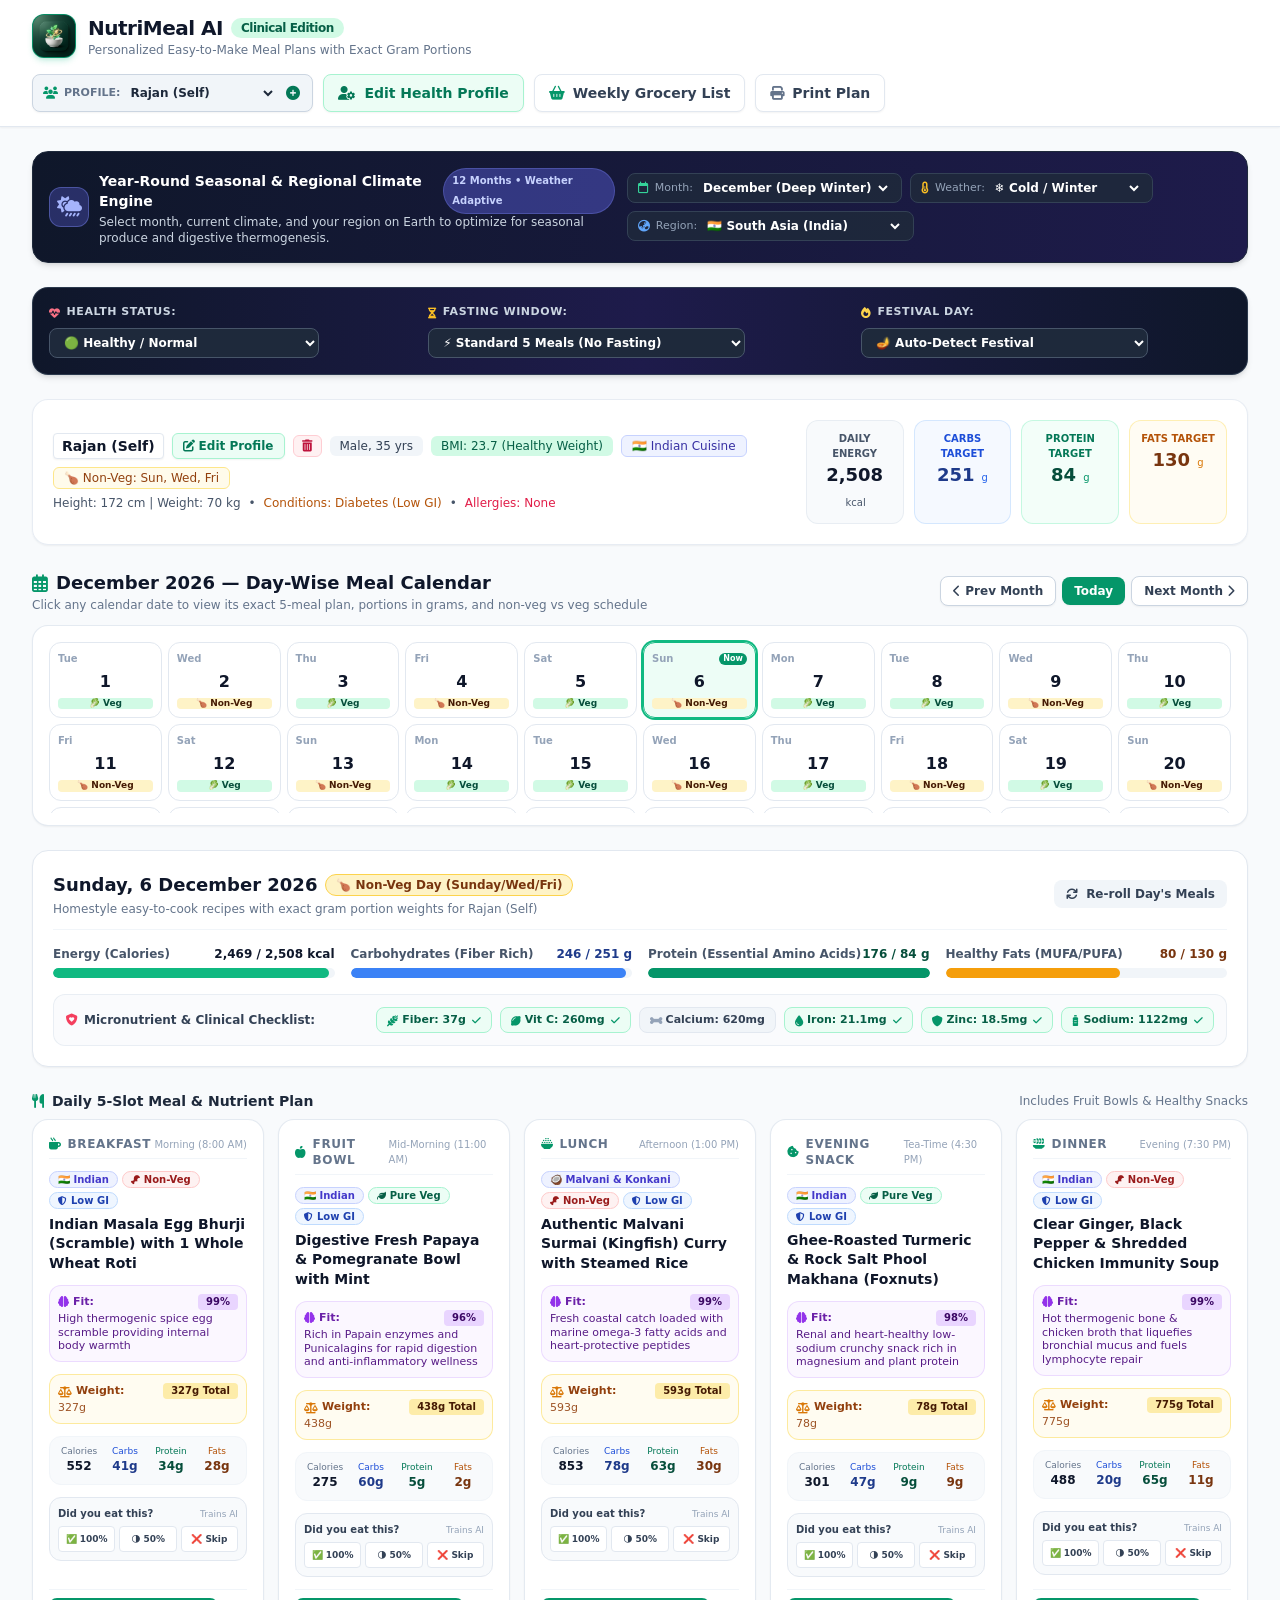
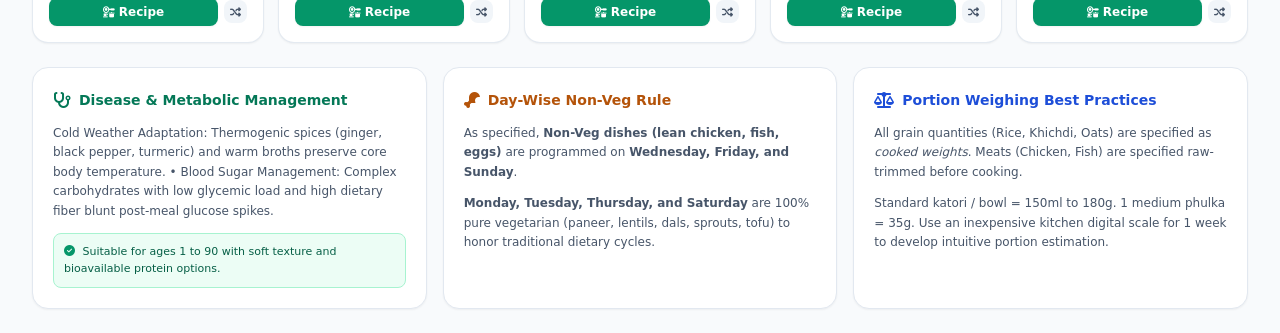
==== commit 0ae7da24: "feat(cuisine): add authentic Konkani, Malvani & Maharashtrian dishes with clinical nutrition macros" ====
--- a/index.html
+++ b/index.html
@@ -510,7 +510,9 @@
             <span>Nationality / Regional Cuisine Preference</span>
           </label>
           <select id="inpNationality" class="w-full px-3 py-2 text-xs border border-slate-200 rounded-lg focus:ring-2 focus:ring-emerald-500 bg-white font-medium">
-            <option value="indian" selected>🇮🇳 Indian (Moong Dal, Poha, Idli-Sambar, Roti, Sabzi, Curries)</option>
+            <option value="marathi">🚩 Maharashtrian / Marathi (Pithla Bhakri, Matki Usal, Varan Bhaat, Thalipeeth, Bharli Vangi)</option>
+            <option value="malvani">🥥 Malvani & Konkani (Solkadhi, Bangda Fry, Surmai Curry, Kombdi Vade, Ghavane, Amboli)</option>
+            <option value="indian" selected>🇮🇳 Pan-Indian (Poha, Dals, Sabzi, Roti, Curries, Khichdi, Idli-Sambar)</option>
             <option value="american">🇺🇸 American / Western (Oatmeal, Scrambles, Grilled Chicken, Salmon, Power Bowls)</option>
             <option value="mediterranean">🇬🇷 Mediterranean (Shakshuka, White Fish, Tabbouleh, Tzatziki, Tuscan Stews)</option>
             <option value="asian">🇯🇵 East Asian (Miso, Steamed Ginger Fish, Bok Choy, Teriyaki, Tamagoyaki)</option>
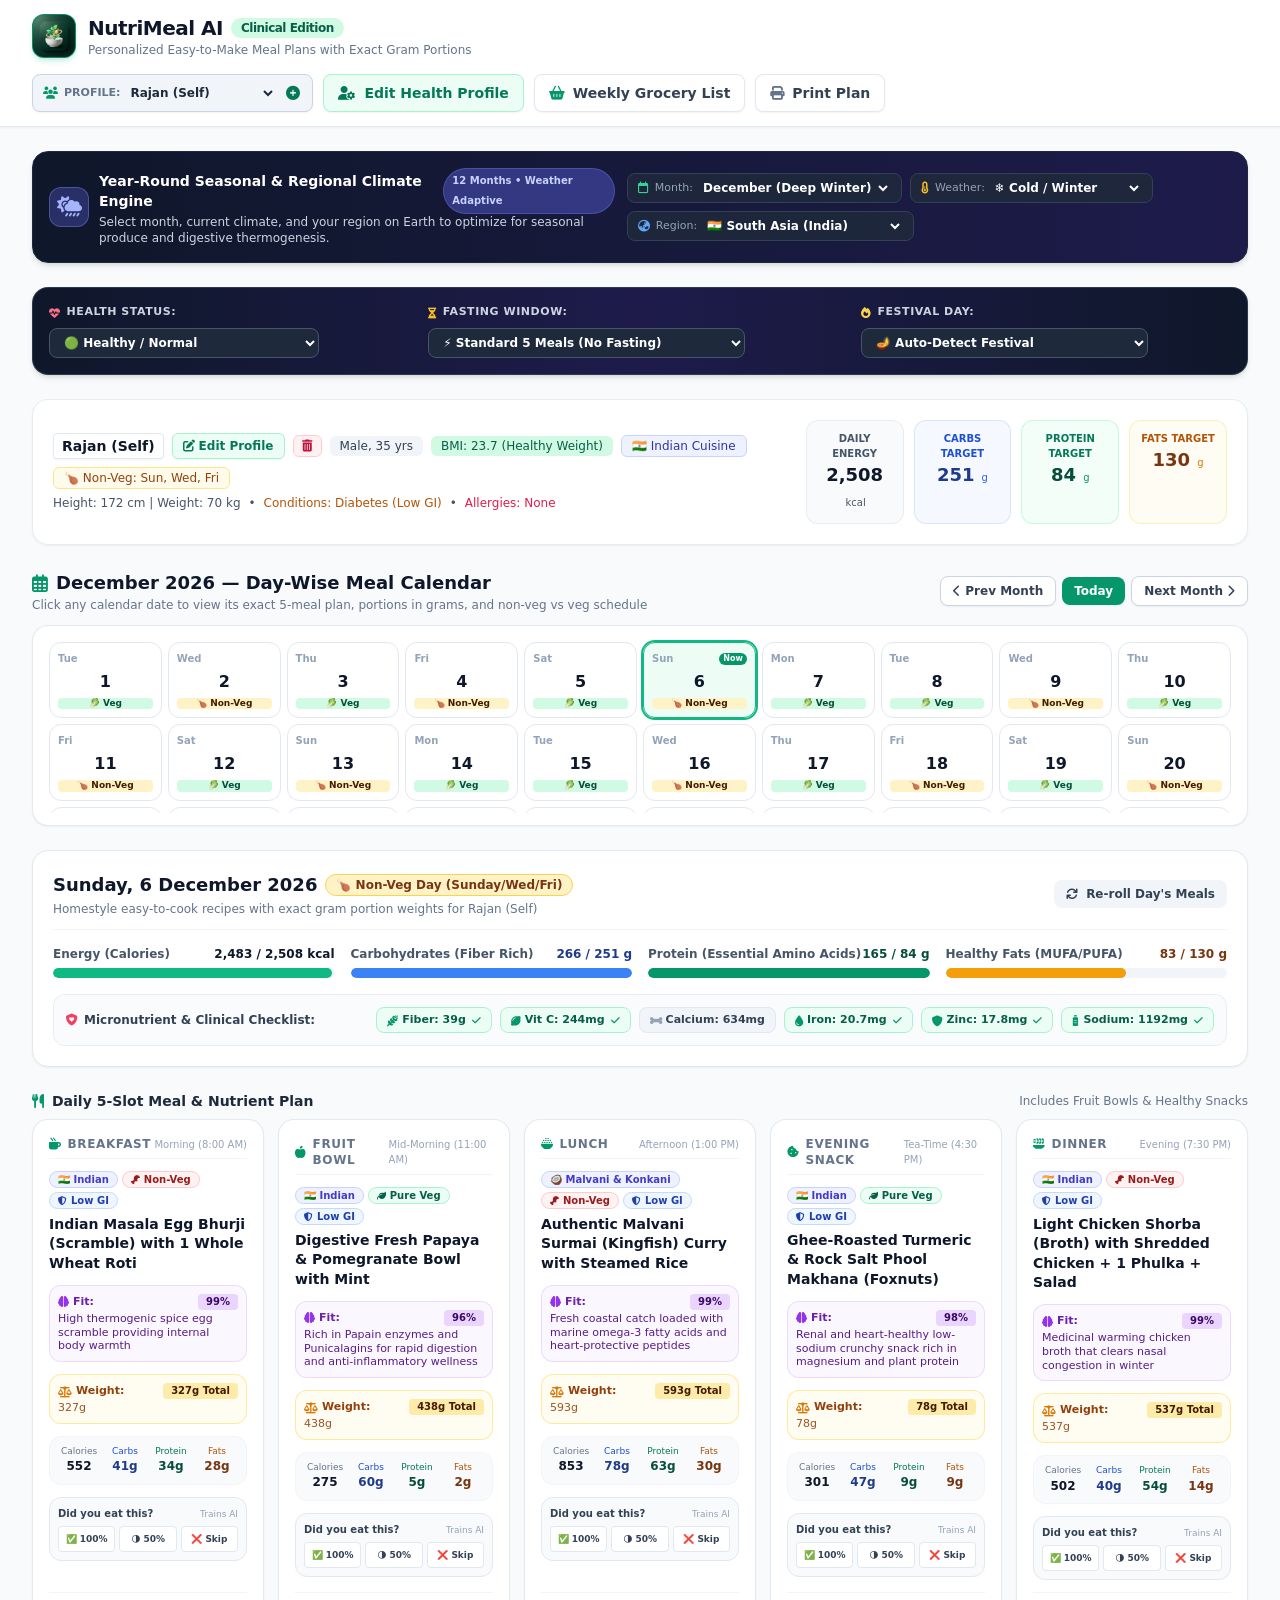
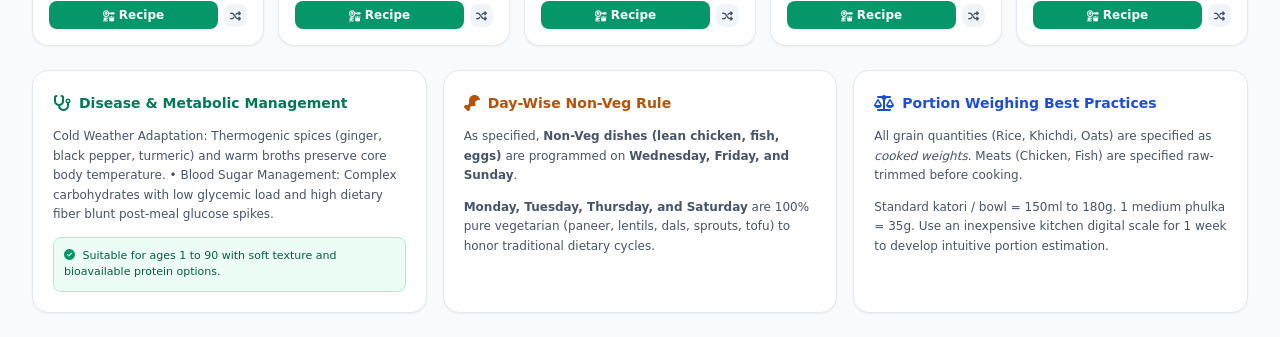
==== commit 313b4bde: "feat(ui): implement interactive Weekly Grocery Shopping List modal with category sorting & clipboard" ====
--- a/index.html
+++ b/index.html
@@ -762,12 +762,18 @@
         <!-- Rendered by JS -->
       </div>
 
-      <div class="flex items-center justify-between pt-3 border-t border-slate-100">
-        <button onclick="window.print()" class="px-3.5 py-1.5 text-xs font-semibold text-slate-700 bg-slate-100 hover:bg-slate-200 rounded-lg transition flex items-center gap-1.5">
-          <i class="fa-solid fa-print"></i>
-          <span>Print Grocery List</span>
-        </button>
-        <button id="btnCloseGroceryBtn" class="px-4 py-1.5 text-xs font-bold text-white bg-emerald-600 hover:bg-emerald-700 rounded-lg transition">
+      <div class="flex items-center justify-between gap-2 pt-3 border-t border-slate-100 flex-wrap">
+        <div class="flex items-center gap-2">
+          <button onclick="window.print()" class="px-3.5 py-1.5 text-xs font-semibold text-slate-700 bg-slate-100 hover:bg-slate-200 rounded-lg transition flex items-center gap-1.5 cursor-pointer">
+            <i class="fa-solid fa-print"></i>
+            <span>Print List</span>
+          </button>
+          <button id="btnCopyGrocery" type="button" class="px-3.5 py-1.5 text-xs font-semibold text-indigo-700 bg-indigo-50 hover:bg-indigo-100 rounded-lg transition flex items-center gap-1.5 border border-indigo-200 cursor-pointer">
+            <i class="fa-solid fa-copy"></i>
+            <span id="btnCopyGroceryText">Copy to Clipboard</span>
+          </button>
+        </div>
+        <button id="btnCloseGroceryBtn" class="px-5 py-1.5 text-xs font-bold text-white bg-emerald-600 hover:bg-emerald-700 rounded-lg transition cursor-pointer">
           Done
         </button>
       </div>
